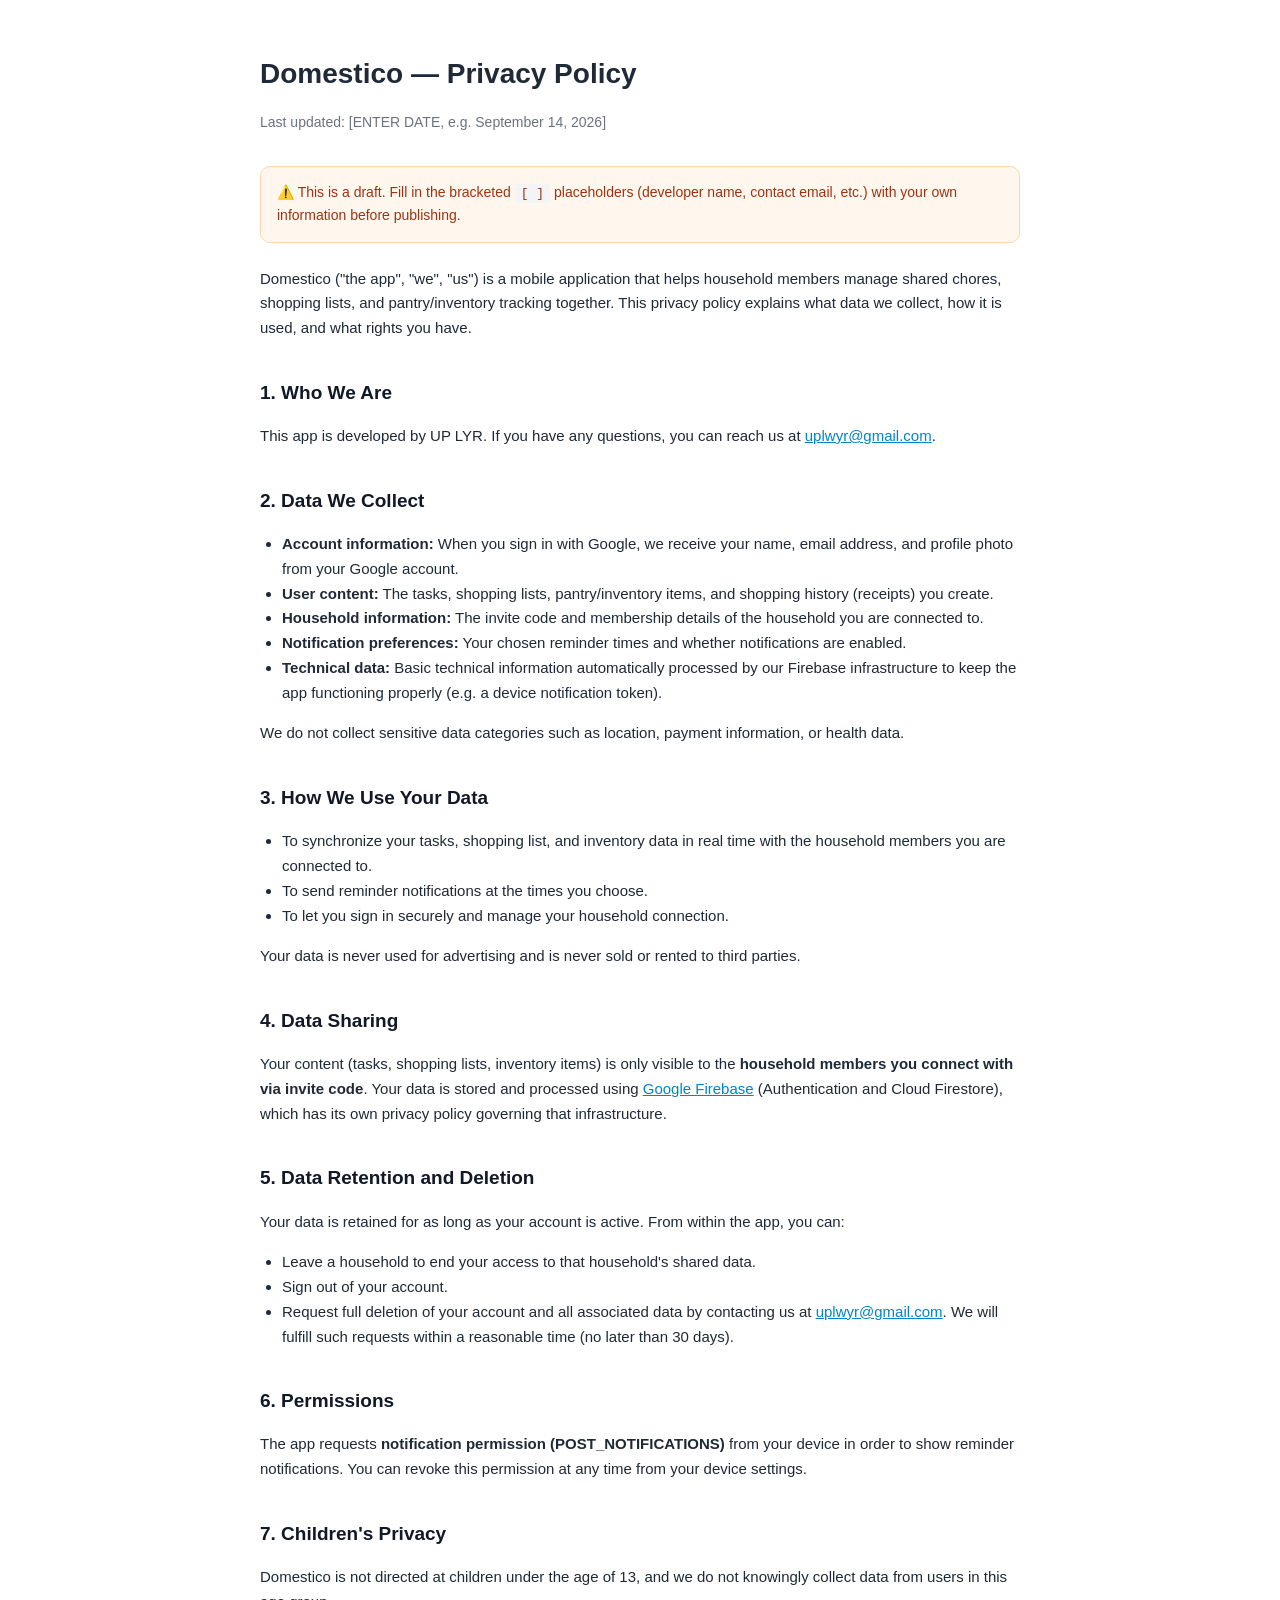
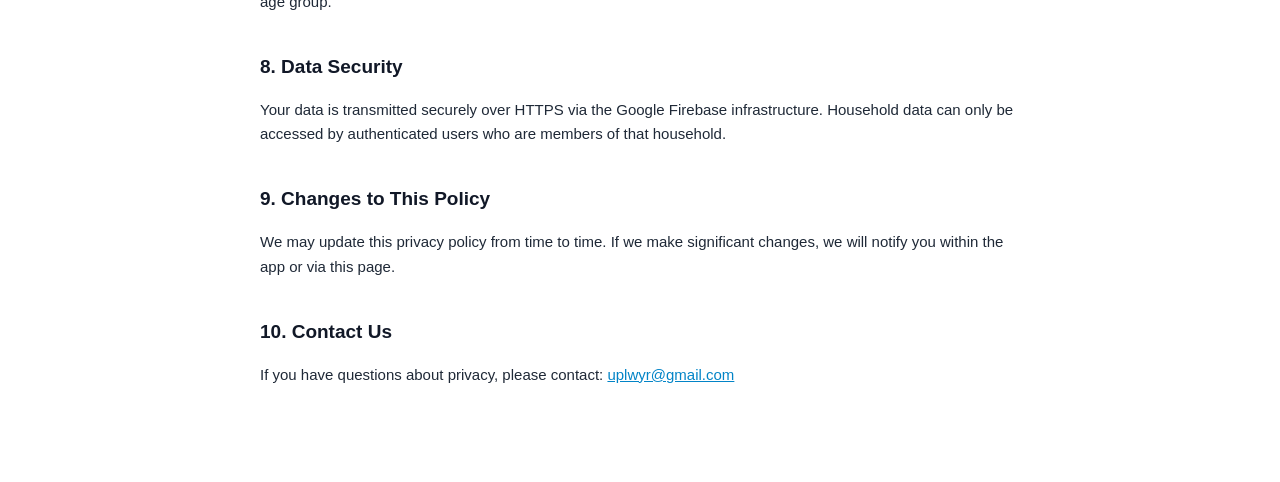
==== index.html @ caf92e8a "Add files via upload Commit changes" ====
<!DOCTYPE html>
<html lang="en">
<head>
<meta charset="UTF-8">
<meta name="viewport" content="width=device-width, initial-scale=1.0">
<title>Domestico — Privacy Policy</title>
<style>
  body { font-family: -apple-system, Segoe UI, Roboto, Arial, sans-serif; max-width: 760px; margin: 0 auto; padding: 32px 20px 80px; color: #1f2937; line-height: 1.65; }
  h1 { font-size: 28px; margin-bottom: 4px; }
  .updated { color: #6b7280; font-size: 14px; margin-bottom: 32px; }
  h2 { font-size: 19px; margin-top: 36px; color: #111827; }
  p, li { font-size: 15px; }
  ul { padding-left: 22px; }
  .note { background: #FFF7ED; border: 1px solid #FED7AA; border-radius: 10px; padding: 14px 16px; font-size: 14px; color: #9A3412; margin: 24px 0; }
  code { background: #F3F4F6; padding: 2px 6px; border-radius: 4px; font-size: 13px; }
  a { color: #0284C7; }
</style>
</head>
<body>

<h1>Domestico — Privacy Policy</h1>
<p class="updated">Last updated: [ENTER DATE, e.g. September 14, 2026]</p>

<div class="note">
  ⚠️ This is a draft. Fill in the bracketed <code>[ ]</code> placeholders (developer name, contact email, etc.) with your own information before publishing.
</div>

<p>
Domestico ("the app", "we", "us") is a mobile application that helps household members manage shared chores, shopping lists, and pantry/inventory tracking together. This privacy policy explains what data we collect, how it is used, and what rights you have.
</p>

<h2>1. Who We Are</h2>
<p>
This app is developed by UP LYR. If you have any questions, you can reach us at <a href="mailto:[CONTACT EMAIL]">uplwyr@gmail.com</a>.
</p>

<h2>2. Data We Collect</h2>
<ul>
  <li><strong>Account information:</strong> When you sign in with Google, we receive your name, email address, and profile photo from your Google account.</li>
  <li><strong>User content:</strong> The tasks, shopping lists, pantry/inventory items, and shopping history (receipts) you create.</li>
  <li><strong>Household information:</strong> The invite code and membership details of the household you are connected to.</li>
  <li><strong>Notification preferences:</strong> Your chosen reminder times and whether notifications are enabled.</li>
  <li><strong>Technical data:</strong> Basic technical information automatically processed by our Firebase infrastructure to keep the app functioning properly (e.g. a device notification token).</li>
</ul>
<p>We do not collect sensitive data categories such as location, payment information, or health data.</p>

<h2>3. How We Use Your Data</h2>
<ul>
  <li>To synchronize your tasks, shopping list, and inventory data in real time with the household members you are connected to.</li>
  <li>To send reminder notifications at the times you choose.</li>
  <li>To let you sign in securely and manage your household connection.</li>
</ul>
<p>Your data is never used for advertising and is never sold or rented to third parties.</p>

<h2>4. Data Sharing</h2>
<p>
Your content (tasks, shopping lists, inventory items) is only visible to the <strong>household members you connect with via invite code</strong>. Your data is stored and processed using <a href="https://firebase.google.com/support/privacy" target="_blank">Google Firebase</a> (Authentication and Cloud Firestore), which has its own privacy policy governing that infrastructure.
</p>

<h2>5. Data Retention and Deletion</h2>
<p>
Your data is retained for as long as your account is active. From within the app, you can:
</p>
<ul>
  <li>Leave a household to end your access to that household's shared data.</li>
  <li>Sign out of your account.</li>
  <li>Request full deletion of your account and all associated data by contacting us at <a href="mailto:[CONTACT EMAIL]">uplwyr@gmail.com</a>. We will fulfill such requests within a reasonable time (no later than 30 days).</li>
</ul>

<h2>6. Permissions</h2>
<p>
The app requests <strong>notification permission (POST_NOTIFICATIONS)</strong> from your device in order to show reminder notifications. You can revoke this permission at any time from your device settings.
</p>

<h2>7. Children's Privacy</h2>
<p>
Domestico is not directed at children under the age of 13, and we do not knowingly collect data from users in this age group.
</p>

<h2>8. Data Security</h2>
<p>
Your data is transmitted securely over HTTPS via the Google Firebase infrastructure. Household data can only be accessed by authenticated users who are members of that household.
</p>

<h2>9. Changes to This Policy</h2>
<p>
We may update this privacy policy from time to time. If we make significant changes, we will notify you within the app or via this page.
</p>

<h2>10. Contact Us</h2>
<p>
If you have questions about privacy, please contact: <a href="mailto:[CONTACT EMAIL]">uplwyr@gmail.com</a>
</p>

</body>
</html>
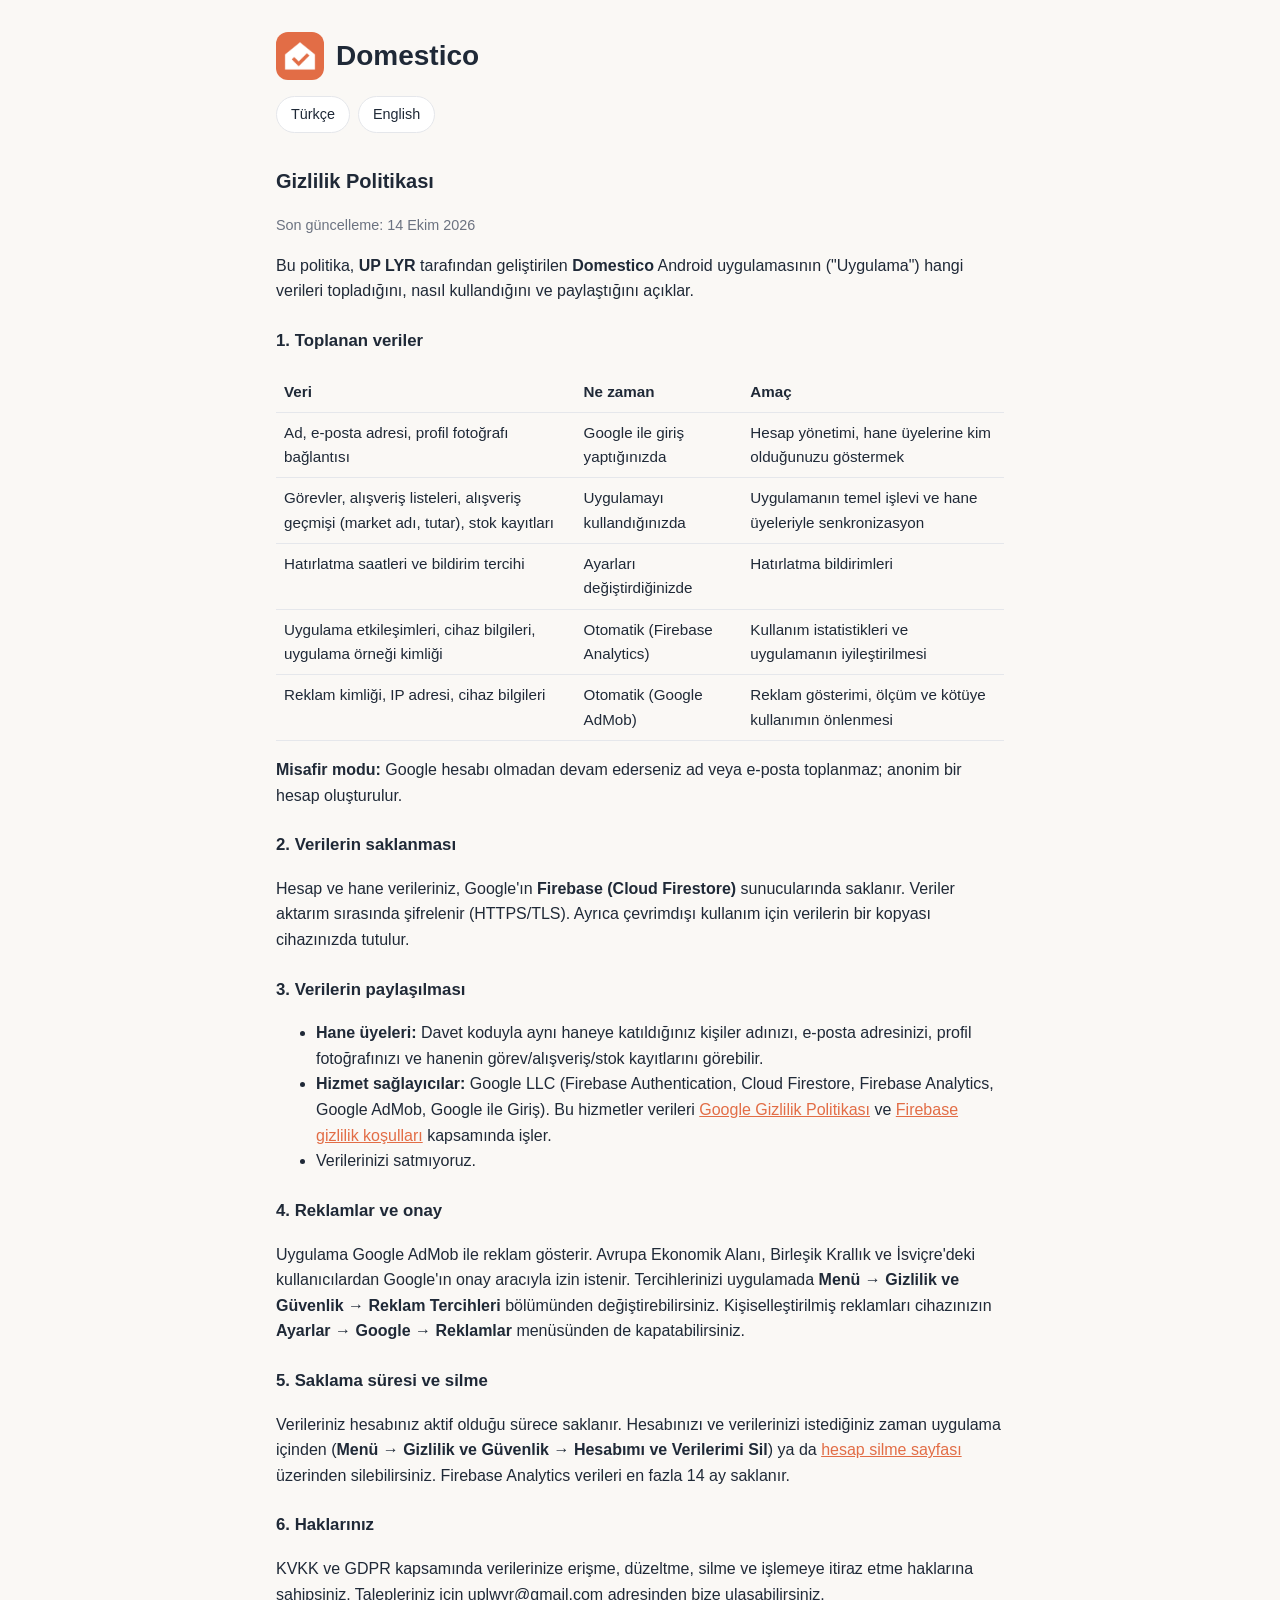
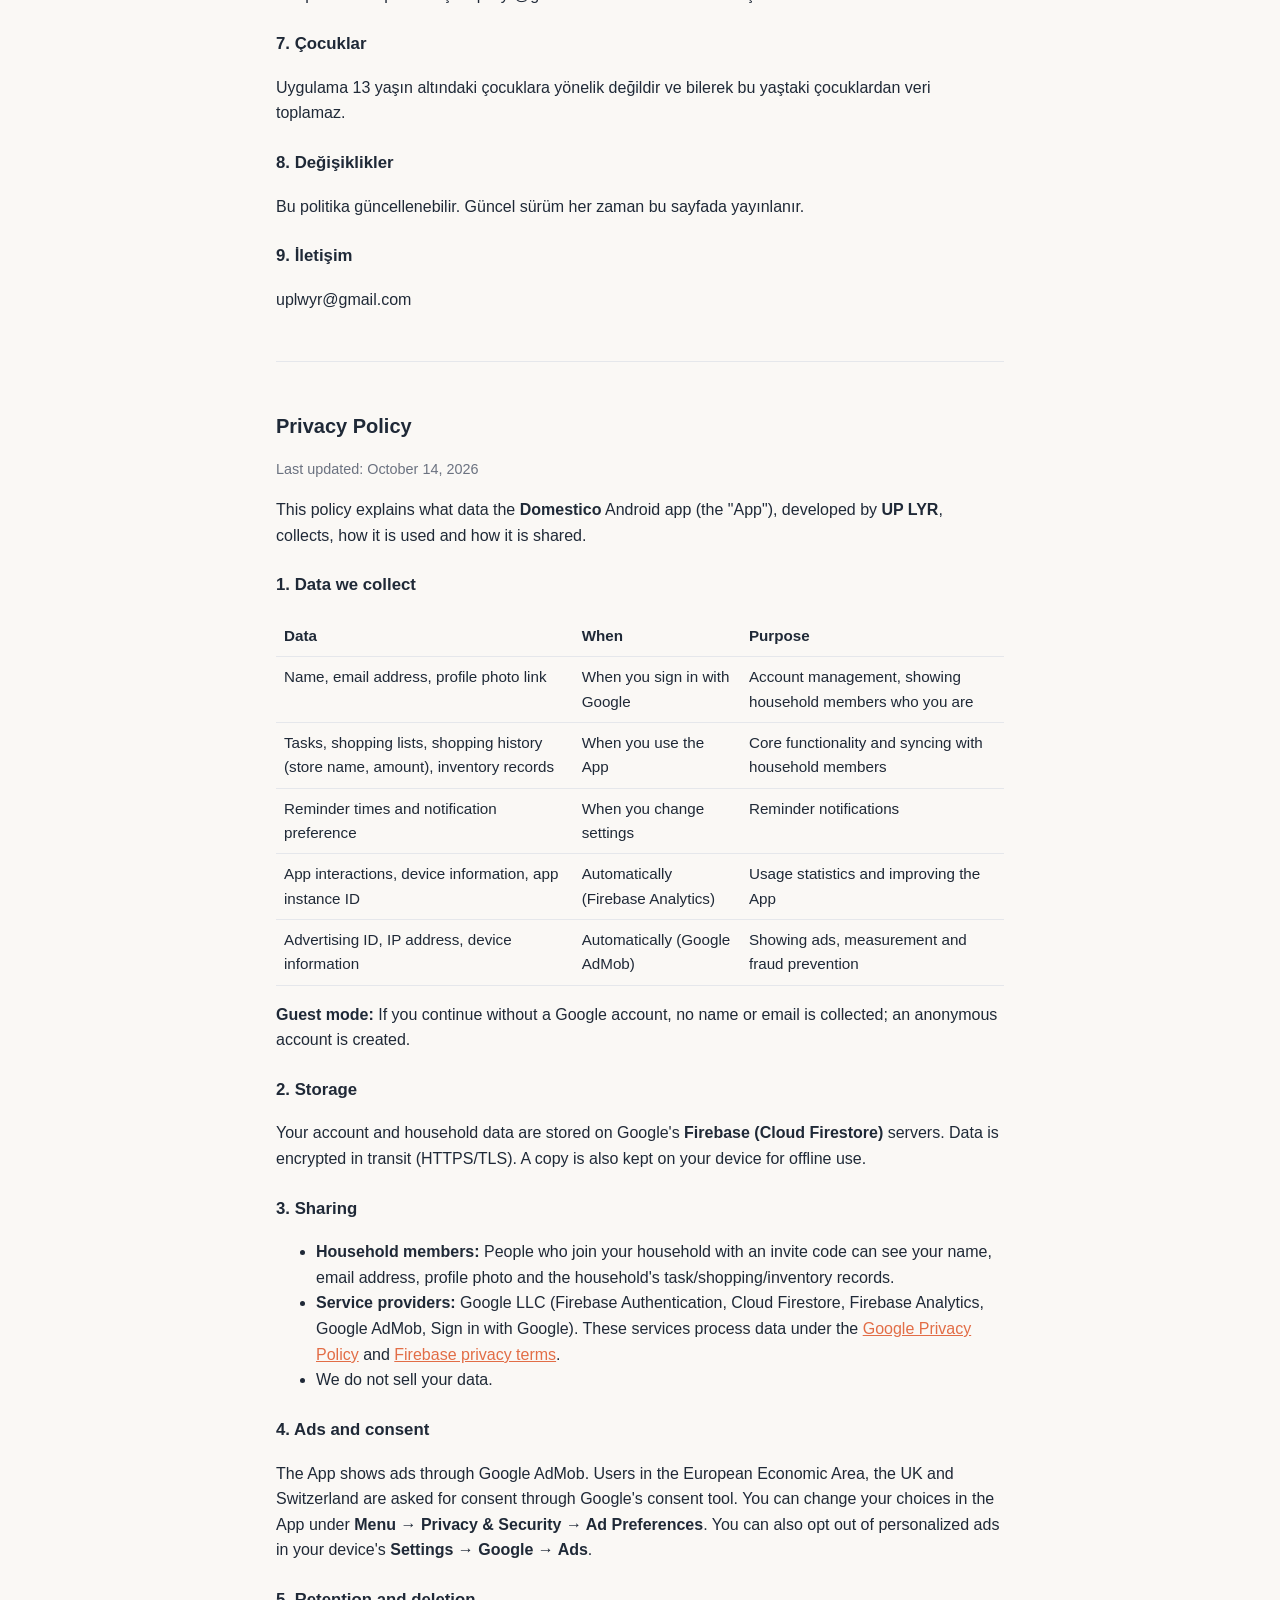
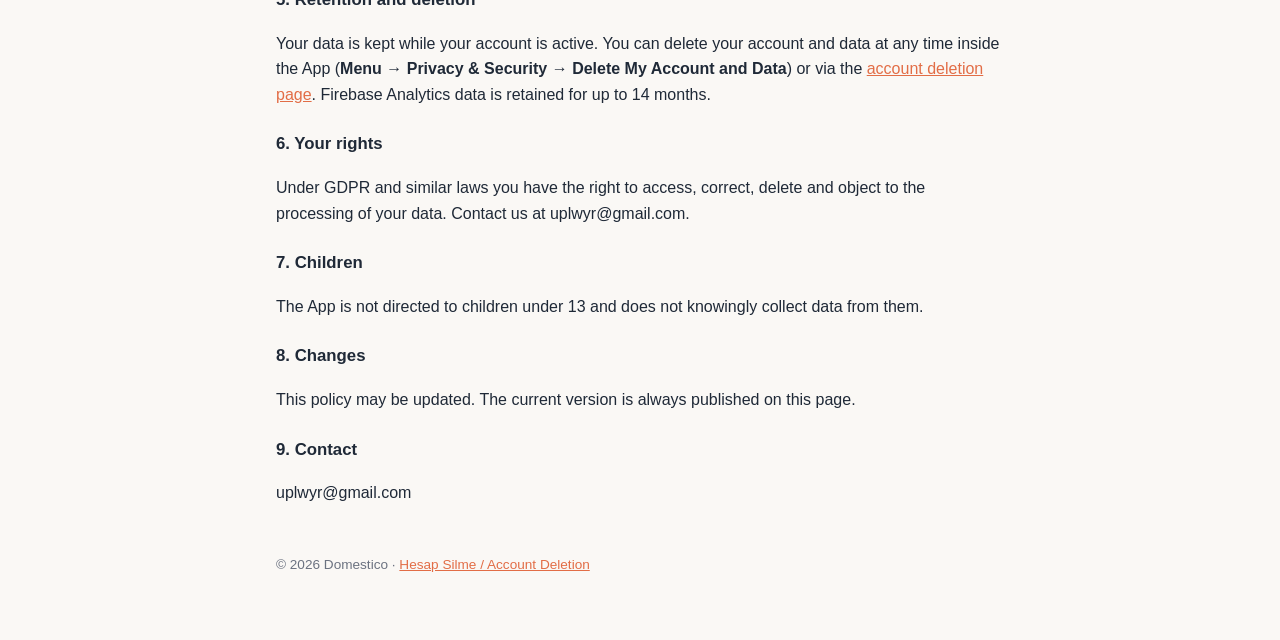
==== commit 37721aec: "Add files via upload" ====
--- a/index.html
+++ b/index.html
@@ -1,96 +1,122 @@
-<!DOCTYPE html>
-<html lang="en">
+<!doctype html>
+<html lang="tr">
 <head>
-<meta charset="UTF-8">
-<meta name="viewport" content="width=device-width, initial-scale=1.0">
-<title>Domestico — Privacy Policy</title>
-<style>
-  body { font-family: -apple-system, Segoe UI, Roboto, Arial, sans-serif; max-width: 760px; margin: 0 auto; padding: 32px 20px 80px; color: #1f2937; line-height: 1.65; }
-  h1 { font-size: 28px; margin-bottom: 4px; }
-  .updated { color: #6b7280; font-size: 14px; margin-bottom: 32px; }
-  h2 { font-size: 19px; margin-top: 36px; color: #111827; }
-  p, li { font-size: 15px; }
-  ul { padding-left: 22px; }
-  .note { background: #FFF7ED; border: 1px solid #FED7AA; border-radius: 10px; padding: 14px 16px; font-size: 14px; color: #9A3412; margin: 24px 0; }
-  code { background: #F3F4F6; padding: 2px 6px; border-radius: 4px; font-size: 13px; }
-  a { color: #0284C7; }
-</style>
+  <meta charset="utf-8">
+  <meta name="viewport" content="width=device-width, initial-scale=1">
+  <title>Domestico – Gizlilik Politikası / Privacy Policy</title>
+  <meta name="description" content="Domestico gizlilik politikası. Domestico privacy policy.">
+  <link rel="stylesheet" href="style.css">
+  <link rel="icon" href="logo.png">
 </head>
 <body>
+<main>
+  <header>
+    <img src="logo.png" alt="Domestico">
+    <h1>Domestico</h1>
+  </header>
 
-<h1>Domestico — Privacy Policy</h1>
-<p class="updated">Last updated: [ENTER DATE, e.g. September 14, 2026]</p>
+  <nav class="lang-switch">
+    <a href="#tr">Türkçe</a>
+    <a href="#en">English</a>
+  </nav>
 
-<div class="note">
-  ⚠️ This is a draft. Fill in the bracketed <code>[ ]</code> placeholders (developer name, contact email, etc.) with your own information before publishing.
-</div>
+  <!-- ========================= TÜRKÇE ========================= -->
+  <section id="tr" lang="tr">
+    <h2>Gizlilik Politikası</h2>
+    <p class="muted">Son güncelleme: 14 Ekim 2026</p>
 
-<p>
-Domestico ("the app", "we", "us") is a mobile application that helps household members manage shared chores, shopping lists, and pantry/inventory tracking together. This privacy policy explains what data we collect, how it is used, and what rights you have.
-</p>
+    <p>Bu politika, <strong>UP LYR</strong> tarafından geliştirilen <strong>Domestico</strong> Android uygulamasının ("Uygulama") hangi verileri topladığını, nasıl kullandığını ve paylaştığını açıklar.</p>
 
-<h2>1. Who We Are</h2>
-<p>
-This app is developed by UP LYR. If you have any questions, you can reach us at <a href="mailto:[CONTACT EMAIL]">uplwyr@gmail.com</a>.
-</p>
+    <h3>1. Toplanan veriler</h3>
+    <table>
+      <tr><th>Veri</th><th>Ne zaman</th><th>Amaç</th></tr>
+      <tr><td>Ad, e-posta adresi, profil fotoğrafı bağlantısı</td><td>Google ile giriş yaptığınızda</td><td>Hesap yönetimi, hane üyelerine kim olduğunuzu göstermek</td></tr>
+      <tr><td>Görevler, alışveriş listeleri, alışveriş geçmişi (market adı, tutar), stok kayıtları</td><td>Uygulamayı kullandığınızda</td><td>Uygulamanın temel işlevi ve hane üyeleriyle senkronizasyon</td></tr>
+      <tr><td>Hatırlatma saatleri ve bildirim tercihi</td><td>Ayarları değiştirdiğinizde</td><td>Hatırlatma bildirimleri</td></tr>
+      <tr><td>Uygulama etkileşimleri, cihaz bilgileri, uygulama örneği kimliği</td><td>Otomatik (Firebase Analytics)</td><td>Kullanım istatistikleri ve uygulamanın iyileştirilmesi</td></tr>
+      <tr><td>Reklam kimliği, IP adresi, cihaz bilgileri</td><td>Otomatik (Google AdMob)</td><td>Reklam gösterimi, ölçüm ve kötüye kullanımın önlenmesi</td></tr>
+    </table>
+    <p><strong>Misafir modu:</strong> Google hesabı olmadan devam ederseniz ad veya e-posta toplanmaz; anonim bir hesap oluşturulur.</p>
 
-<h2>2. Data We Collect</h2>
-<ul>
-  <li><strong>Account information:</strong> When you sign in with Google, we receive your name, email address, and profile photo from your Google account.</li>
-  <li><strong>User content:</strong> The tasks, shopping lists, pantry/inventory items, and shopping history (receipts) you create.</li>
-  <li><strong>Household information:</strong> The invite code and membership details of the household you are connected to.</li>
-  <li><strong>Notification preferences:</strong> Your chosen reminder times and whether notifications are enabled.</li>
-  <li><strong>Technical data:</strong> Basic technical information automatically processed by our Firebase infrastructure to keep the app functioning properly (e.g. a device notification token).</li>
-</ul>
-<p>We do not collect sensitive data categories such as location, payment information, or health data.</p>
+    <h3>2. Verilerin saklanması</h3>
+    <p>Hesap ve hane verileriniz, Google'ın <strong>Firebase (Cloud Firestore)</strong> sunucularında saklanır. Veriler aktarım sırasında şifrelenir (HTTPS/TLS). Ayrıca çevrimdışı kullanım için verilerin bir kopyası cihazınızda tutulur.</p>
 
-<h2>3. How We Use Your Data</h2>
-<ul>
-  <li>To synchronize your tasks, shopping list, and inventory data in real time with the household members you are connected to.</li>
-  <li>To send reminder notifications at the times you choose.</li>
-  <li>To let you sign in securely and manage your household connection.</li>
-</ul>
-<p>Your data is never used for advertising and is never sold or rented to third parties.</p>
+    <h3>3. Verilerin paylaşılması</h3>
+    <ul>
+      <li><strong>Hane üyeleri:</strong> Davet koduyla aynı haneye katıldığınız kişiler adınızı, e-posta adresinizi, profil fotoğrafınızı ve hanenin görev/alışveriş/stok kayıtlarını görebilir.</li>
+      <li><strong>Hizmet sağlayıcılar:</strong> Google LLC (Firebase Authentication, Cloud Firestore, Firebase Analytics, Google AdMob, Google ile Giriş). Bu hizmetler verileri <a href="https://policies.google.com/privacy">Google Gizlilik Politikası</a> ve <a href="https://firebase.google.com/support/privacy">Firebase gizlilik koşulları</a> kapsamında işler.</li>
+      <li>Verilerinizi satmıyoruz.</li>
+    </ul>
 
-<h2>4. Data Sharing</h2>
-<p>
-Your content (tasks, shopping lists, inventory items) is only visible to the <strong>household members you connect with via invite code</strong>. Your data is stored and processed using <a href="https://firebase.google.com/support/privacy" target="_blank">Google Firebase</a> (Authentication and Cloud Firestore), which has its own privacy policy governing that infrastructure.
-</p>
+    <h3>4. Reklamlar ve onay</h3>
+    <p>Uygulama Google AdMob ile reklam gösterir. Avrupa Ekonomik Alanı, Birleşik Krallık ve İsviçre'deki kullanıcılardan Google'ın onay aracıyla izin istenir. Tercihlerinizi uygulamada <strong>Menü → Gizlilik ve Güvenlik → Reklam Tercihleri</strong> bölümünden değiştirebilirsiniz. Kişiselleştirilmiş reklamları cihazınızın <strong>Ayarlar → Google → Reklamlar</strong> menüsünden de kapatabilirsiniz.</p>
 
-<h2>5. Data Retention and Deletion</h2>
-<p>
-Your data is retained for as long as your account is active. From within the app, you can:
-</p>
-<ul>
-  <li>Leave a household to end your access to that household's shared data.</li>
-  <li>Sign out of your account.</li>
-  <li>Request full deletion of your account and all associated data by contacting us at <a href="mailto:[CONTACT EMAIL]">uplwyr@gmail.com</a>. We will fulfill such requests within a reasonable time (no later than 30 days).</li>
-</ul>
+    <h3>5. Saklama süresi ve silme</h3>
+    <p>Verileriniz hesabınız aktif olduğu sürece saklanır. Hesabınızı ve verilerinizi istediğiniz zaman uygulama içinden (<strong>Menü → Gizlilik ve Güvenlik → Hesabımı ve Verilerimi Sil</strong>) ya da <a href="delete-account.html">hesap silme sayfası</a> üzerinden silebilirsiniz. Firebase Analytics verileri en fazla 14 ay saklanır.</p>
 
-<h2>6. Permissions</h2>
-<p>
-The app requests <strong>notification permission (POST_NOTIFICATIONS)</strong> from your device in order to show reminder notifications. You can revoke this permission at any time from your device settings.
-</p>
+    <h3>6. Haklarınız</h3>
+    <p>KVKK ve GDPR kapsamında verilerinize erişme, düzeltme, silme ve işlemeye itiraz etme haklarına sahipsiniz. Talepleriniz için uplwyr@gmail.com adresinden bize ulaşabilirsiniz.</p>
 
-<h2>7. Children's Privacy</h2>
-<p>
-Domestico is not directed at children under the age of 13, and we do not knowingly collect data from users in this age group.
-</p>
+    <h3>7. Çocuklar</h3>
+    <p>Uygulama 13 yaşın altındaki çocuklara yönelik değildir ve bilerek bu yaştaki çocuklardan veri toplamaz.</p>
 
-<h2>8. Data Security</h2>
-<p>
-Your data is transmitted securely over HTTPS via the Google Firebase infrastructure. Household data can only be accessed by authenticated users who are members of that household.
-</p>
+    <h3>8. Değişiklikler</h3>
+    <p>Bu politika güncellenebilir. Güncel sürüm her zaman bu sayfada yayınlanır.</p>
 
-<h2>9. Changes to This Policy</h2>
-<p>
-We may update this privacy policy from time to time. If we make significant changes, we will notify you within the app or via this page.
-</p>
+    <h3>9. İletişim</h3>
+    <p>uplwyr@gmail.com</p>
+  </section>
 
-<h2>10. Contact Us</h2>
-<p>
-If you have questions about privacy, please contact: <a href="mailto:[CONTACT EMAIL]">uplwyr@gmail.com</a>
-</p>
+  <hr>
 
+  <!-- ========================= ENGLISH ========================= -->
+  <section id="en" lang="en">
+    <h2>Privacy Policy</h2>
+    <p class="muted">Last updated: October 14, 2026</p>
+
+    <p>This policy explains what data the <strong>Domestico</strong> Android app (the "App"), developed by <strong>UP LYR</strong>, collects, how it is used and how it is shared.</p>
+
+    <h3>1. Data we collect</h3>
+    <table>
+      <tr><th>Data</th><th>When</th><th>Purpose</th></tr>
+      <tr><td>Name, email address, profile photo link</td><td>When you sign in with Google</td><td>Account management, showing household members who you are</td></tr>
+      <tr><td>Tasks, shopping lists, shopping history (store name, amount), inventory records</td><td>When you use the App</td><td>Core functionality and syncing with household members</td></tr>
+      <tr><td>Reminder times and notification preference</td><td>When you change settings</td><td>Reminder notifications</td></tr>
+      <tr><td>App interactions, device information, app instance ID</td><td>Automatically (Firebase Analytics)</td><td>Usage statistics and improving the App</td></tr>
+      <tr><td>Advertising ID, IP address, device information</td><td>Automatically (Google AdMob)</td><td>Showing ads, measurement and fraud prevention</td></tr>
+    </table>
+    <p><strong>Guest mode:</strong> If you continue without a Google account, no name or email is collected; an anonymous account is created.</p>
+
+    <h3>2. Storage</h3>
+    <p>Your account and household data are stored on Google's <strong>Firebase (Cloud Firestore)</strong> servers. Data is encrypted in transit (HTTPS/TLS). A copy is also kept on your device for offline use.</p>
+
+    <h3>3. Sharing</h3>
+    <ul>
+      <li><strong>Household members:</strong> People who join your household with an invite code can see your name, email address, profile photo and the household's task/shopping/inventory records.</li>
+      <li><strong>Service providers:</strong> Google LLC (Firebase Authentication, Cloud Firestore, Firebase Analytics, Google AdMob, Sign in with Google). These services process data under the <a href="https://policies.google.com/privacy">Google Privacy Policy</a> and <a href="https://firebase.google.com/support/privacy">Firebase privacy terms</a>.</li>
+      <li>We do not sell your data.</li>
+    </ul>
+
+    <h3>4. Ads and consent</h3>
+    <p>The App shows ads through Google AdMob. Users in the European Economic Area, the UK and Switzerland are asked for consent through Google's consent tool. You can change your choices in the App under <strong>Menu → Privacy &amp; Security → Ad Preferences</strong>. You can also opt out of personalized ads in your device's <strong>Settings → Google → Ads</strong>.</p>
+
+    <h3>5. Retention and deletion</h3>
+    <p>Your data is kept while your account is active. You can delete your account and data at any time inside the App (<strong>Menu → Privacy &amp; Security → Delete My Account and Data</strong>) or via the <a href="delete-account.html">account deletion page</a>. Firebase Analytics data is retained for up to 14 months.</p>
+
+    <h3>6. Your rights</h3>
+    <p>Under GDPR and similar laws you have the right to access, correct, delete and object to the processing of your data. Contact us at uplwyr@gmail.com.</p>
+
+    <h3>7. Children</h3>
+    <p>The App is not directed to children under 13 and does not knowingly collect data from them.</p>
+
+    <h3>8. Changes</h3>
+    <p>This policy may be updated. The current version is always published on this page.</p>
+
+    <h3>9. Contact</h3>
+    <p>uplwyr@gmail.com</p>
+  </section>
+
+  <footer>© 2026 Domestico · <a href="delete-account.html">Hesap Silme / Account Deletion</a></footer>
+</main>
 </body>
 </html>
--- a/style.css
+++ b/style.css
@@ -0,0 +1,117 @@
+:root {
+  --bg: #faf8f5;
+  --surface: #ffffff;
+  --text: #1f2937;
+  --muted: #6b7280;
+  --border: #e5e7eb;
+  --accent: #e26d46;
+  --danger: #dc2626;
+}
+
+@media (prefers-color-scheme: dark) {
+  :root {
+    --bg: #111315;
+    --surface: #1a1d20;
+    --text: #e5e7eb;
+    --muted: #9ca3af;
+    --border: #2d3238;
+    --accent: #f08a66;
+    --danger: #f87171;
+  }
+}
+
+* { box-sizing: border-box; }
+
+body {
+  margin: 0;
+  background: var(--bg);
+  color: var(--text);
+  font-family: -apple-system, BlinkMacSystemFont, "Segoe UI", Roboto, Helvetica, Arial, sans-serif;
+  line-height: 1.6;
+}
+
+main {
+  max-width: 760px;
+  margin: 0 auto;
+  padding: 32px 16px 64px;
+}
+
+header {
+  display: flex;
+  align-items: center;
+  gap: 12px;
+  margin-bottom: 8px;
+}
+
+header img {
+  width: 48px;
+  height: 48px;
+  border-radius: 12px;
+}
+
+h1 { font-size: 1.75rem; margin: 0; }
+h2 { font-size: 1.25rem; margin-top: 2rem; }
+h3 { font-size: 1.05rem; margin-top: 1.5rem; }
+
+a { color: var(--accent); }
+
+.lang-switch {
+  margin: 16px 0 24px;
+  display: flex;
+  gap: 8px;
+}
+
+.lang-switch a {
+  padding: 6px 14px;
+  border: 1px solid var(--border);
+  border-radius: 999px;
+  text-decoration: none;
+  color: var(--text);
+  background: var(--surface);
+  font-size: 0.9rem;
+}
+
+.card {
+  background: var(--surface);
+  border: 1px solid var(--border);
+  border-radius: 16px;
+  padding: 20px;
+  margin: 16px 0;
+}
+
+.button {
+  display: inline-block;
+  background: var(--danger);
+  color: #fff;
+  padding: 12px 20px;
+  border-radius: 999px;
+  text-decoration: none;
+  font-weight: 600;
+}
+
+.muted { color: var(--muted); font-size: 0.9rem; }
+
+hr {
+  border: none;
+  border-top: 1px solid var(--border);
+  margin: 48px 0;
+}
+
+table {
+  width: 100%;
+  border-collapse: collapse;
+  font-size: 0.95rem;
+}
+
+th, td {
+  text-align: left;
+  padding: 8px;
+  border-bottom: 1px solid var(--border);
+  vertical-align: top;
+}
+
+footer {
+  margin-top: 48px;
+  color: var(--muted);
+  font-size: 0.85rem;
+}
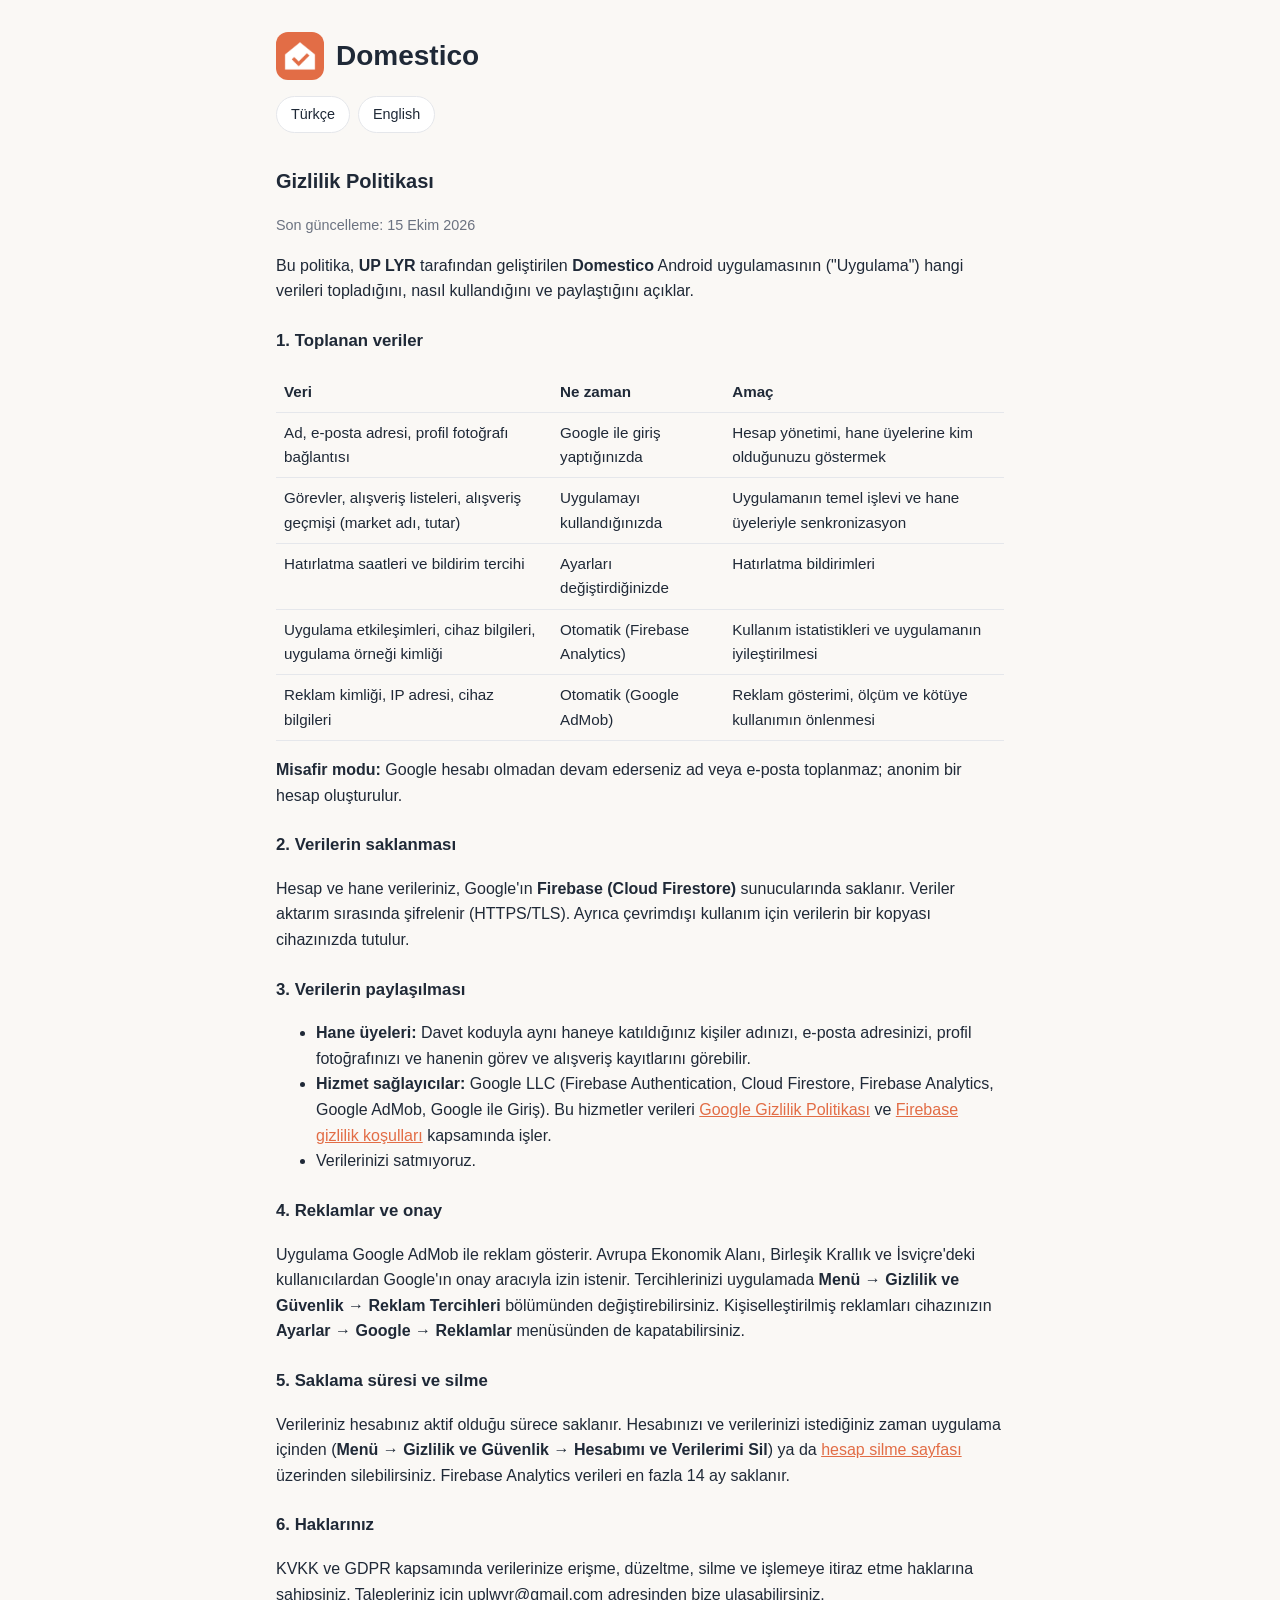
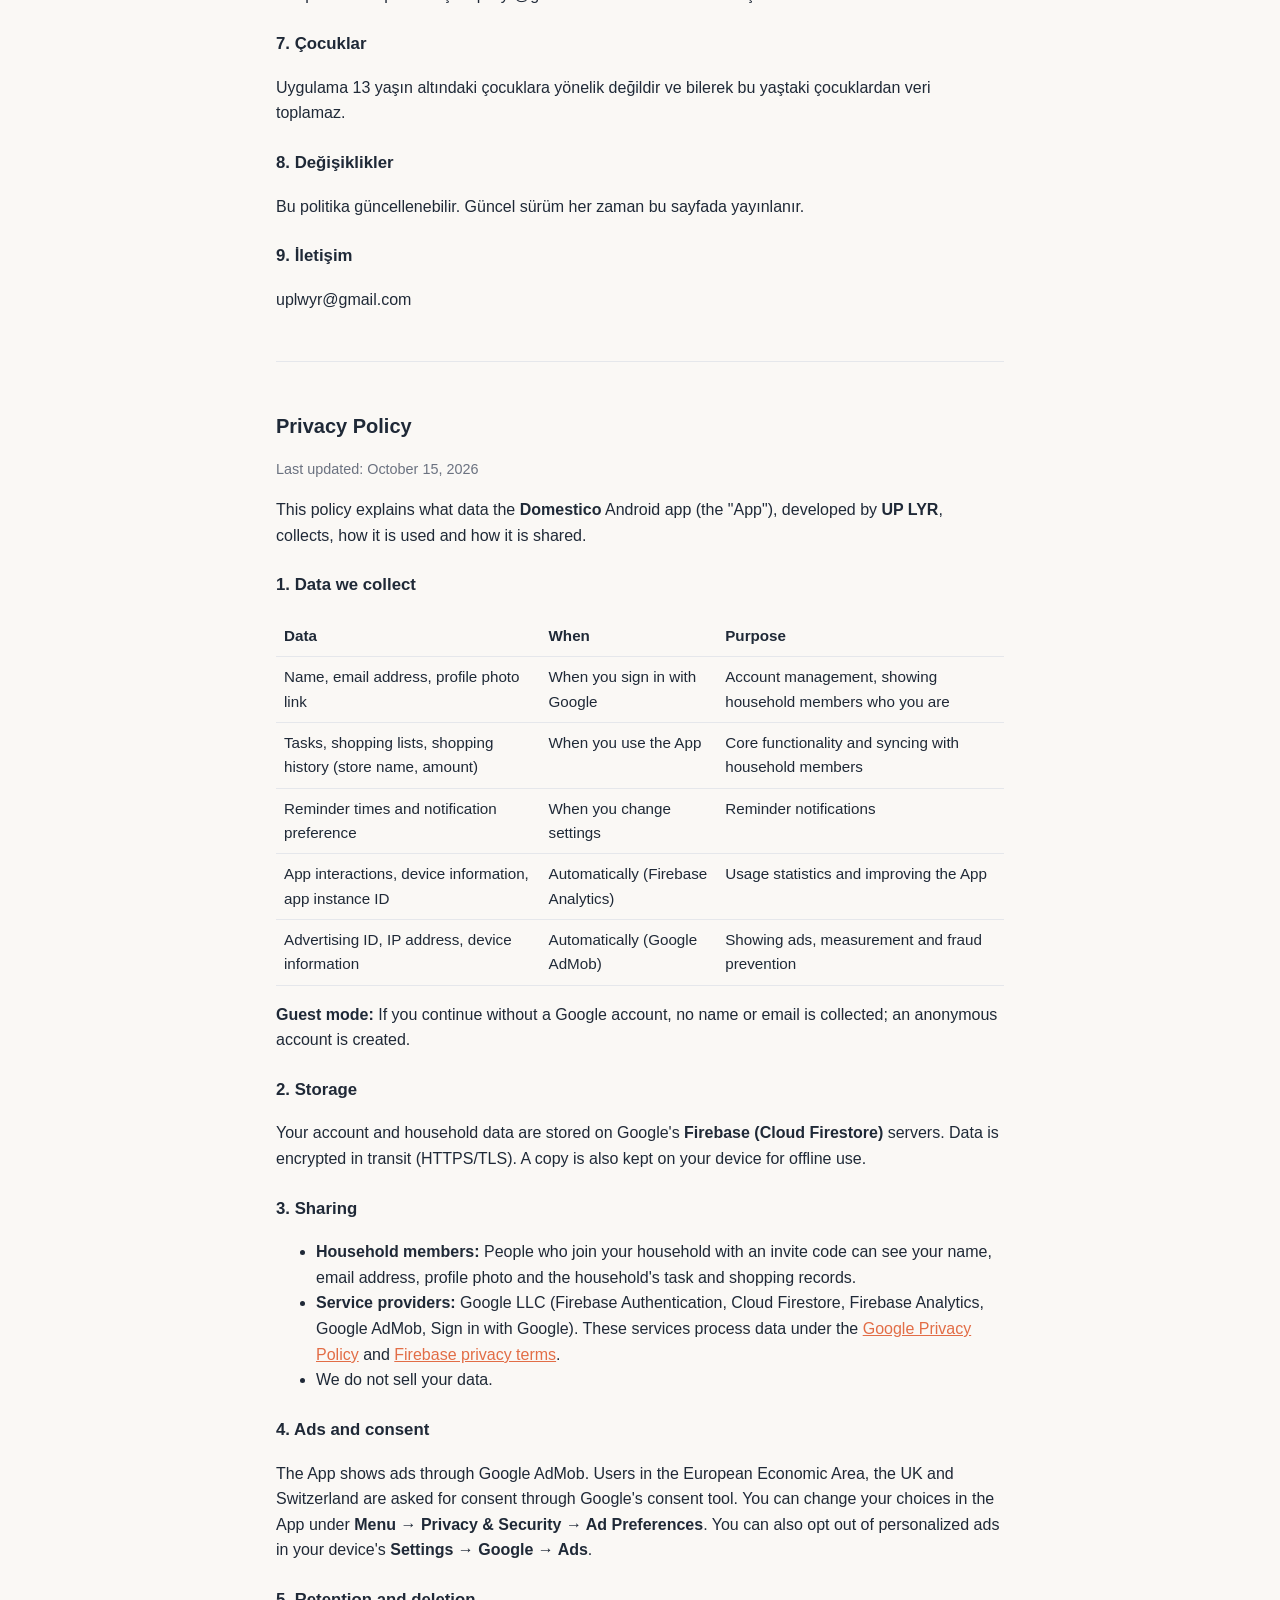
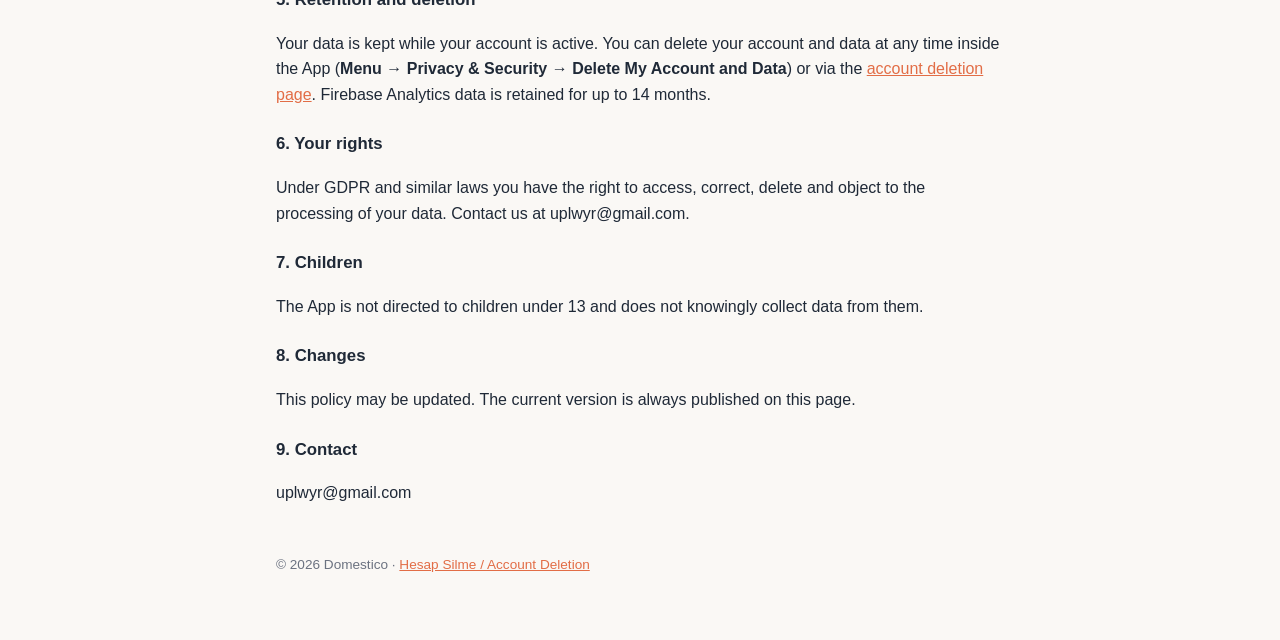
==== commit 7bfdaa23: "Add files via upload" ====
--- a/index.html
+++ b/index.html
@@ -23,7 +23,7 @@
   <!-- ========================= TÜRKÇE ========================= -->
   <section id="tr" lang="tr">
     <h2>Gizlilik Politikası</h2>
-    <p class="muted">Son güncelleme: 14 Ekim 2026</p>
+    <p class="muted">Son güncelleme: 15 Ekim 2026</p>
 
     <p>Bu politika, <strong>UP LYR</strong> tarafından geliştirilen <strong>Domestico</strong> Android uygulamasının ("Uygulama") hangi verileri topladığını, nasıl kullandığını ve paylaştığını açıklar.</p>
 
@@ -31,7 +31,7 @@
     <table>
       <tr><th>Veri</th><th>Ne zaman</th><th>Amaç</th></tr>
       <tr><td>Ad, e-posta adresi, profil fotoğrafı bağlantısı</td><td>Google ile giriş yaptığınızda</td><td>Hesap yönetimi, hane üyelerine kim olduğunuzu göstermek</td></tr>
-      <tr><td>Görevler, alışveriş listeleri, alışveriş geçmişi (market adı, tutar), stok kayıtları</td><td>Uygulamayı kullandığınızda</td><td>Uygulamanın temel işlevi ve hane üyeleriyle senkronizasyon</td></tr>
+      <tr><td>Görevler, alışveriş listeleri, alışveriş geçmişi (market adı, tutar)</td><td>Uygulamayı kullandığınızda</td><td>Uygulamanın temel işlevi ve hane üyeleriyle senkronizasyon</td></tr>
       <tr><td>Hatırlatma saatleri ve bildirim tercihi</td><td>Ayarları değiştirdiğinizde</td><td>Hatırlatma bildirimleri</td></tr>
       <tr><td>Uygulama etkileşimleri, cihaz bilgileri, uygulama örneği kimliği</td><td>Otomatik (Firebase Analytics)</td><td>Kullanım istatistikleri ve uygulamanın iyileştirilmesi</td></tr>
       <tr><td>Reklam kimliği, IP adresi, cihaz bilgileri</td><td>Otomatik (Google AdMob)</td><td>Reklam gösterimi, ölçüm ve kötüye kullanımın önlenmesi</td></tr>
@@ -43,7 +43,7 @@
 
     <h3>3. Verilerin paylaşılması</h3>
     <ul>
-      <li><strong>Hane üyeleri:</strong> Davet koduyla aynı haneye katıldığınız kişiler adınızı, e-posta adresinizi, profil fotoğrafınızı ve hanenin görev/alışveriş/stok kayıtlarını görebilir.</li>
+      <li><strong>Hane üyeleri:</strong> Davet koduyla aynı haneye katıldığınız kişiler adınızı, e-posta adresinizi, profil fotoğrafınızı ve hanenin görev ve alışveriş kayıtlarını görebilir.</li>
       <li><strong>Hizmet sağlayıcılar:</strong> Google LLC (Firebase Authentication, Cloud Firestore, Firebase Analytics, Google AdMob, Google ile Giriş). Bu hizmetler verileri <a href="https://policies.google.com/privacy">Google Gizlilik Politikası</a> ve <a href="https://firebase.google.com/support/privacy">Firebase gizlilik koşulları</a> kapsamında işler.</li>
       <li>Verilerinizi satmıyoruz.</li>
     </ul>
@@ -72,7 +72,7 @@
   <!-- ========================= ENGLISH ========================= -->
   <section id="en" lang="en">
     <h2>Privacy Policy</h2>
-    <p class="muted">Last updated: October 14, 2026</p>
+    <p class="muted">Last updated: October 15, 2026</p>
 
     <p>This policy explains what data the <strong>Domestico</strong> Android app (the "App"), developed by <strong>UP LYR</strong>, collects, how it is used and how it is shared.</p>
 
@@ -80,7 +80,7 @@
     <table>
       <tr><th>Data</th><th>When</th><th>Purpose</th></tr>
       <tr><td>Name, email address, profile photo link</td><td>When you sign in with Google</td><td>Account management, showing household members who you are</td></tr>
-      <tr><td>Tasks, shopping lists, shopping history (store name, amount), inventory records</td><td>When you use the App</td><td>Core functionality and syncing with household members</td></tr>
+      <tr><td>Tasks, shopping lists, shopping history (store name, amount)</td><td>When you use the App</td><td>Core functionality and syncing with household members</td></tr>
       <tr><td>Reminder times and notification preference</td><td>When you change settings</td><td>Reminder notifications</td></tr>
       <tr><td>App interactions, device information, app instance ID</td><td>Automatically (Firebase Analytics)</td><td>Usage statistics and improving the App</td></tr>
       <tr><td>Advertising ID, IP address, device information</td><td>Automatically (Google AdMob)</td><td>Showing ads, measurement and fraud prevention</td></tr>
@@ -92,7 +92,7 @@
 
     <h3>3. Sharing</h3>
     <ul>
-      <li><strong>Household members:</strong> People who join your household with an invite code can see your name, email address, profile photo and the household's task/shopping/inventory records.</li>
+      <li><strong>Household members:</strong> People who join your household with an invite code can see your name, email address, profile photo and the household's task and shopping records.</li>
       <li><strong>Service providers:</strong> Google LLC (Firebase Authentication, Cloud Firestore, Firebase Analytics, Google AdMob, Sign in with Google). These services process data under the <a href="https://policies.google.com/privacy">Google Privacy Policy</a> and <a href="https://firebase.google.com/support/privacy">Firebase privacy terms</a>.</li>
       <li>We do not sell your data.</li>
     </ul>
